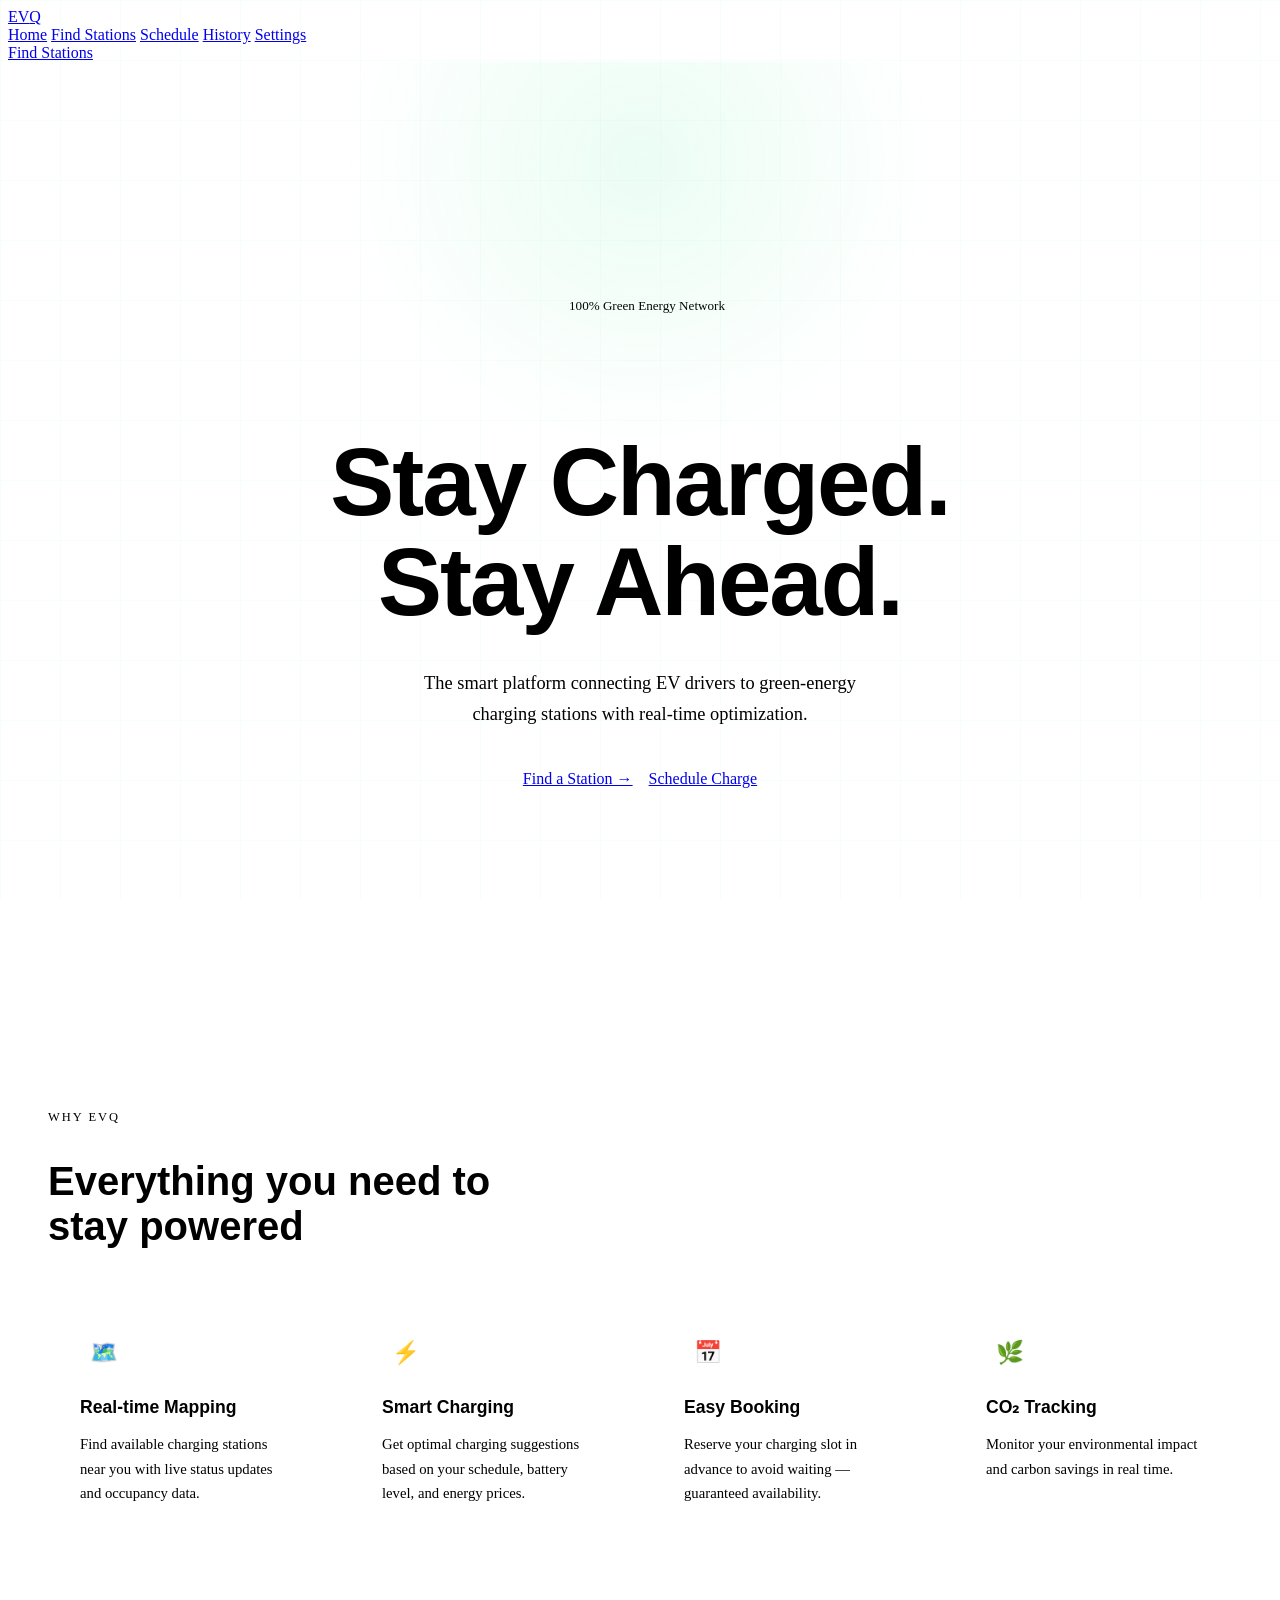
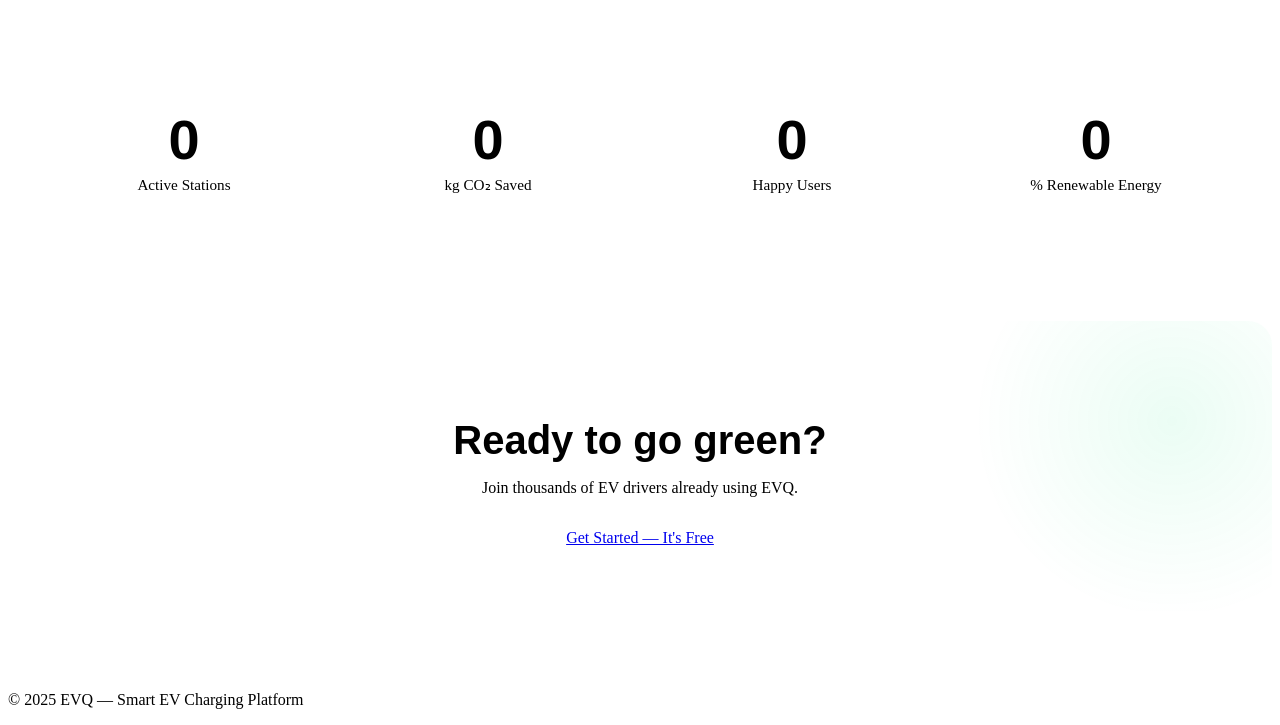
==== index.html @ f6c30cd0 "Add files via upload" ====
<!DOCTYPE html>
<html lang="en">
<head>
  <meta charset="UTF-8" />
  <meta name="viewport" content="width=device-width, initial-scale=1.0" />
  <title>EVQ - Stay Charged. Stay Ahead.</title>
  <link rel="stylesheet" href="css/style.css" />
  <style>
    /* Hero */
    .hero {
      min-height: calc(100vh - 72px);
      display: flex; flex-direction: column; align-items: center; justify-content: center;
      text-align: center; padding: 4rem 2rem;
      position: relative; overflow: hidden;
    }

    .hero::before {
      content: '';
      position: absolute; top: -200px; left: 50%; transform: translateX(-50%);
      width: 600px; height: 600px; border-radius: 50%;
      background: radial-gradient(circle, rgba(0,230,118,0.08) 0%, transparent 70%);
      pointer-events: none;
    }

    .hero-eyebrow {
      display: inline-flex; align-items: center; gap: 8px;
      background: var(--green-dim); border: 1px solid var(--border);
      padding: 6px 16px; border-radius: 50px;
      font-size: 0.82rem; color: var(--green); margin-bottom: 2rem;
      animation: fadeIn 0.5s ease both;
    }

    .hero-eyebrow::before {
      content: ''; display: inline-block; width: 6px; height: 6px;
      background: var(--green); border-radius: 50%;
      box-shadow: 0 0 6px var(--green);
      animation: pulse 2s infinite;
    }

    @keyframes pulse {
      0%, 100% { opacity: 1; } 50% { opacity: 0.4; }
    }

    .hero h1 {
      font-family: 'Syne', sans-serif;
      font-size: clamp(3rem, 8vw, 6rem);
      font-weight: 800; line-height: 1.05;
      letter-spacing: -2px; margin-bottom: 1rem;
      animation: fadeIn 0.5s 0.1s ease both;
    }

    .hero h1 span { color: var(--green); }

    .hero-sub {
      font-size: 1.15rem; color: var(--text2); max-width: 480px;
      margin-bottom: 2.5rem; line-height: 1.7;
      animation: fadeIn 0.5s 0.2s ease both;
    }

    .hero-cta {
      display: flex; gap: 1rem; flex-wrap: wrap; justify-content: center;
      animation: fadeIn 0.5s 0.3s ease both;
    }

    /* Grid background */
    .grid-bg {
      position: fixed; inset: 0; z-index: -1;
      background-image:
        linear-gradient(rgba(0,230,118,0.03) 1px, transparent 1px),
        linear-gradient(90deg, rgba(0,230,118,0.03) 1px, transparent 1px);
      background-size: 60px 60px;
    }

    /* Features */
    .features { padding: 5rem 2.5rem; max-width: 1200px; margin: 0 auto; }

    .section-label {
      font-size: 0.78rem; text-transform: uppercase; letter-spacing: 2px;
      color: var(--green); margin-bottom: 0.75rem;
    }

    .section-title {
      font-family: 'Syne', sans-serif; font-size: 2.5rem; font-weight: 700;
      margin-bottom: 3rem; max-width: 500px;
    }

    .features-grid {
      display: grid; grid-template-columns: repeat(auto-fit, minmax(240px, 1fr)); gap: 1.5rem;
    }

    .feature-card {
      background: var(--card); border: 1px solid var(--border2);
      border-radius: var(--radius); padding: 2rem;
      transition: all 0.3s; position: relative; overflow: hidden;
    }

    .feature-card::after {
      content: ''; position: absolute; top: 0; left: 0; right: 0; height: 2px;
      background: linear-gradient(90deg, transparent, var(--green), transparent);
      opacity: 0; transition: opacity 0.3s;
    }

    .feature-card:hover { border-color: var(--border); transform: translateY(-4px); }
    .feature-card:hover::after { opacity: 1; }

    .feature-icon {
      width: 48px; height: 48px; border-radius: 12px;
      background: var(--green-dim); border: 1px solid var(--border);
      display: flex; align-items: center; justify-content: center;
      font-size: 1.4rem; margin-bottom: 1.25rem;
    }

    .feature-card h3 {
      font-family: 'Syne', sans-serif; font-size: 1.1rem;
      margin-bottom: 0.5rem;
    }

    .feature-card p { color: var(--text2); font-size: 0.92rem; line-height: 1.65; }

    /* Stats */
    .stats-section {
      padding: 5rem 2.5rem; max-width: 1200px; margin: 0 auto;
      display: grid; grid-template-columns: repeat(auto-fit, minmax(200px, 1fr)); gap: 2rem;
      border-top: 1px solid var(--border2);
    }

    .stat-item { text-align: center; }

    .stat-number {
      font-family: 'Syne', sans-serif; font-size: 3.5rem; font-weight: 800;
      color: var(--green); line-height: 1; display: block;
    }

    .stat-desc { color: var(--text2); margin-top: 0.5rem; font-size: 0.95rem; }

    /* CTA section */
    .cta-section {
      margin: 2rem 2.5rem 5rem; max-width: 1200px; margin-left: auto; margin-right: auto;
      background: var(--card); border: 1px solid var(--border);
      border-radius: 24px; padding: 4rem; text-align: center;
      position: relative; overflow: hidden;
    }

    .cta-section::before {
      content: ''; position: absolute; top: -100px; right: -100px;
      width: 400px; height: 400px; border-radius: 50%;
      background: radial-gradient(circle, rgba(0,230,118,0.08) 0%, transparent 70%);
    }

    .cta-section h2 {
      font-family: 'Syne', sans-serif; font-size: 2.5rem; font-weight: 700;
      margin-bottom: 1rem; position: relative;
    }

    .cta-section p { color: var(--text2); margin-bottom: 2rem; position: relative; }
  </style>
</head>
<body>
  <div class="grid-bg"></div>

  <nav>
    <a class="nav-logo" href="index.html">EV<span>Q</span></a>
    <div class="nav-links">
      <a href="index.html" class="active">Home</a>
      <a href="find-stations.html">Find Stations</a>
      <a href="schedule.html">Schedule</a>
      <a href="history.html">History</a>
      <a href="settings.html">Settings</a>
    </div>
    <a href="find-stations.html" class="btn btn-primary btn-sm">Find Stations</a>
  </nav>

  <main>
    <section class="hero">
      <div class="hero-eyebrow">100% Green Energy Network</div>
      <h1>Stay Charged.<br><span>Stay Ahead.</span></h1>
      <p class="hero-sub">The smart platform connecting EV drivers to green-energy charging stations with real-time optimization.</p>
      <div class="hero-cta">
        <a href="find-stations.html" class="btn btn-primary">Find a Station →</a>
        <a href="schedule.html" class="btn btn-outline">Schedule Charge</a>
      </div>
    </section>

    <section class="features">
      <p class="section-label">Why EVQ</p>
      <h2 class="section-title">Everything you need to stay powered</h2>
      <div class="features-grid">
        <div class="feature-card fade-in fade-in-1">
          <div class="feature-icon">🗺️</div>
          <h3>Real-time Mapping</h3>
          <p>Find available charging stations near you with live status updates and occupancy data.</p>
        </div>
        <div class="feature-card fade-in fade-in-2">
          <div class="feature-icon">⚡</div>
          <h3>Smart Charging</h3>
          <p>Get optimal charging suggestions based on your schedule, battery level, and energy prices.</p>
        </div>
        <div class="feature-card fade-in fade-in-3">
          <div class="feature-icon">📅</div>
          <h3>Easy Booking</h3>
          <p>Reserve your charging slot in advance to avoid waiting — guaranteed availability.</p>
        </div>
        <div class="feature-card fade-in fade-in-4">
          <div class="feature-icon">🌿</div>
          <h3>CO₂ Tracking</h3>
          <p>Monitor your environmental impact and carbon savings in real time.</p>
        </div>
      </div>
    </section>

    <section class="stats-section">
      <div class="stat-item fade-in">
        <span class="stat-number" data-count="1234">0</span>
        <p class="stat-desc">Active Stations</p>
      </div>
      <div class="stat-item fade-in fade-in-2">
        <span class="stat-number" data-count="50000">0</span>
        <p class="stat-desc">kg CO₂ Saved</p>
      </div>
      <div class="stat-item fade-in fade-in-3">
        <span class="stat-number" data-count="10000">0</span>
        <p class="stat-desc">Happy Users</p>
      </div>
      <div class="stat-item fade-in fade-in-4">
        <span class="stat-number" data-count="99">0</span>
        <p class="stat-desc">% Renewable Energy</p>
      </div>
    </section>

    <section class="cta-section">
      <h2>Ready to go green?</h2>
      <p>Join thousands of EV drivers already using EVQ.</p>
      <a href="find-stations.html" class="btn btn-primary">Get Started — It's Free</a>
    </section>
  </main>

  <footer>
    <p>© 2025 EVQ — Smart EV Charging Platform</p>
  </footer>

  <script src="js/main.js"></script>
</body>
</html>
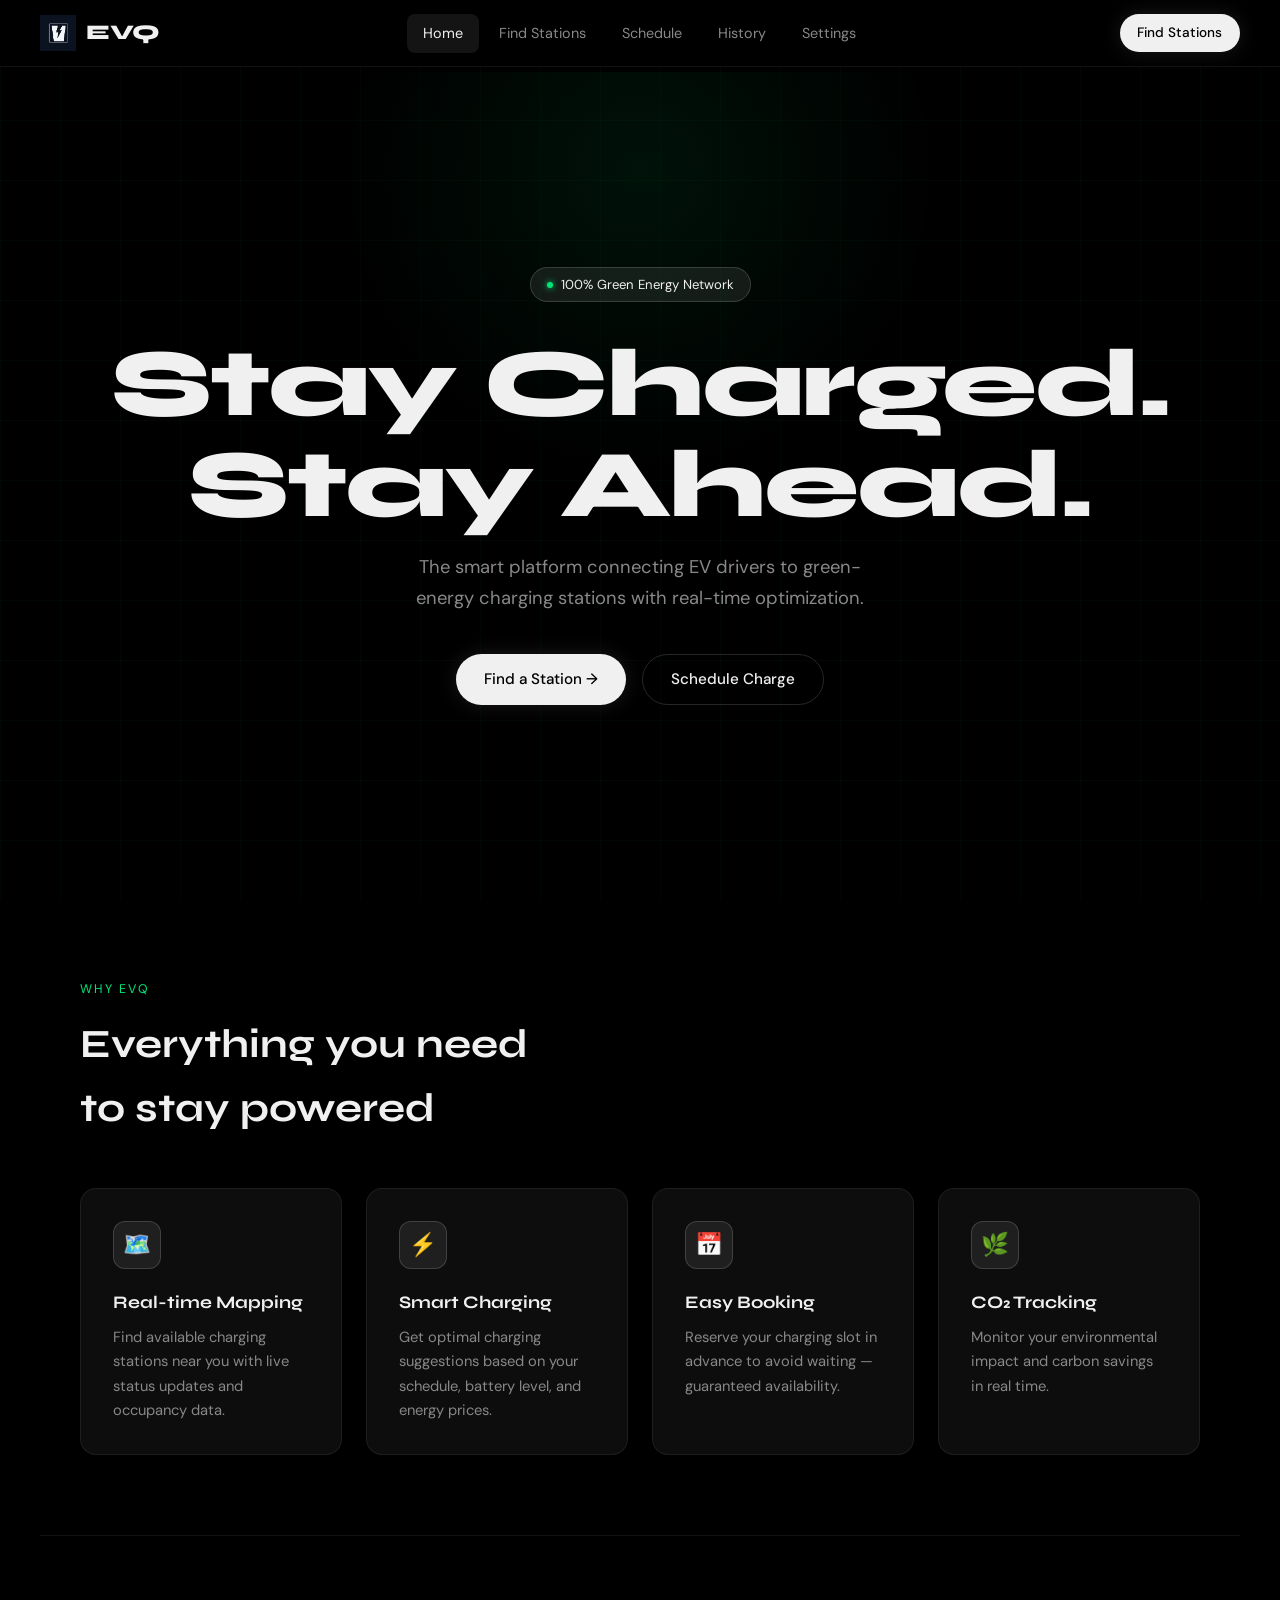
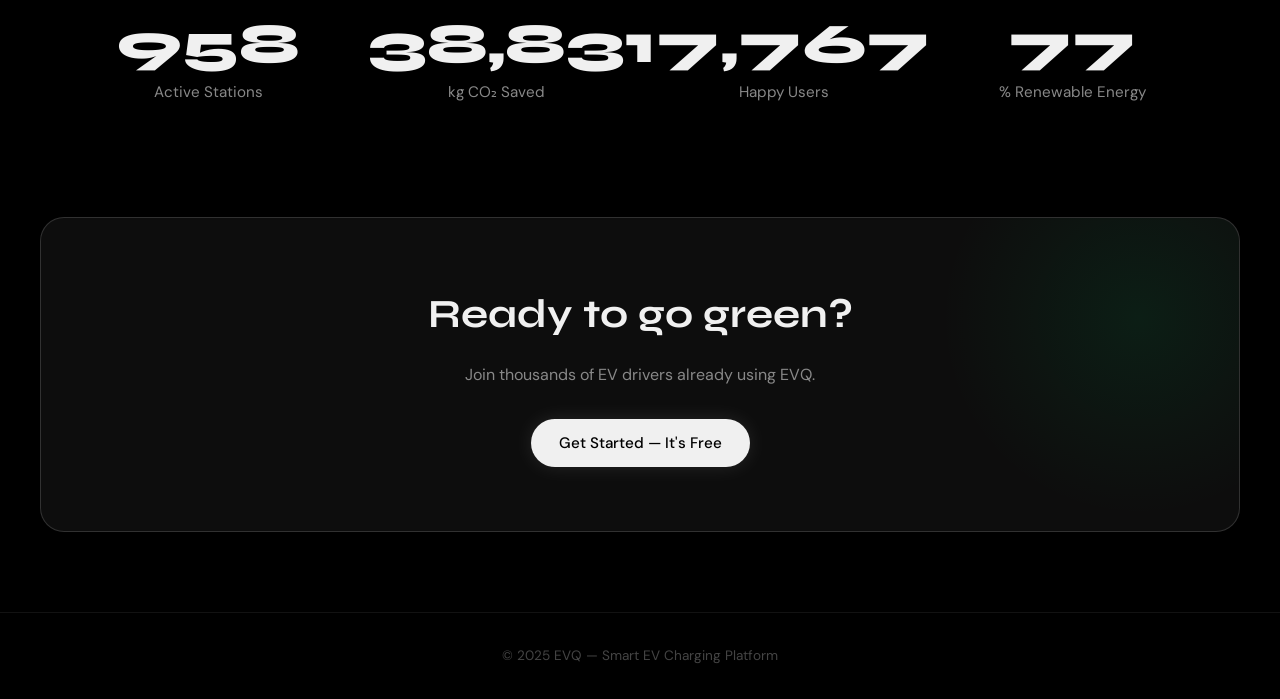
==== commit b5e88347: "Add files via upload" ====
--- a/index.html
+++ b/index.html
@@ -24,9 +24,9 @@
 
     .hero-eyebrow {
       display: inline-flex; align-items: center; gap: 8px;
-      background: var(--green-dim); border: 1px solid var(--border);
+      background: var(--accent-dim); border: 1px solid var(--border);
       padding: 6px 16px; border-radius: 50px;
-      font-size: 0.82rem; color: var(--green); margin-bottom: 2rem;
+      font-size: 0.82rem; color: var(--text); margin-bottom: 2rem;
       animation: fadeIn 0.5s ease both;
     }
 
@@ -96,7 +96,7 @@
 
     .feature-card::after {
       content: ''; position: absolute; top: 0; left: 0; right: 0; height: 2px;
-      background: linear-gradient(90deg, transparent, var(--green), transparent);
+      background: linear-gradient(90deg, transparent, var(--text), transparent);
       opacity: 0; transition: opacity 0.3s;
     }
 
@@ -105,7 +105,7 @@
 
     .feature-icon {
       width: 48px; height: 48px; border-radius: 12px;
-      background: var(--green-dim); border: 1px solid var(--border);
+      background: var(--accent-dim); border: 1px solid var(--border);
       display: flex; align-items: center; justify-content: center;
       font-size: 1.4rem; margin-bottom: 1.25rem;
     }
@@ -128,7 +128,7 @@
 
     .stat-number {
       font-family: 'Syne', sans-serif; font-size: 3.5rem; font-weight: 800;
-      color: var(--green); line-height: 1; display: block;
+      color: var(--text); line-height: 1; display: block;
     }
 
     .stat-desc { color: var(--text2); margin-top: 0.5rem; font-size: 0.95rem; }
@@ -159,7 +159,7 @@
   <div class="grid-bg"></div>
 
   <nav>
-    <a class="nav-logo" href="index.html">EV<span>Q</span></a>
+    <a class="nav-logo" href="index.html"><img src="images/logo.png" alt="EVQ"><span class="nav-logo-text">EVQ</span></a>
     <div class="nav-links">
       <a href="index.html" class="active">Home</a>
       <a href="find-stations.html">Find Stations</a>
@@ -173,7 +173,7 @@
   <main>
     <section class="hero">
       <div class="hero-eyebrow">100% Green Energy Network</div>
-      <h1>Stay Charged.<br><span>Stay Ahead.</span></h1>
+      <h1>Stay Charged.<br><span style="color:var(--text)">Stay Ahead.</span></h1>
       <p class="hero-sub">The smart platform connecting EV drivers to green-energy charging stations with real-time optimization.</p>
       <div class="hero-cta">
         <a href="find-stations.html" class="btn btn-primary">Find a Station →</a>
--- a/css/style.css
+++ b/css/style.css
@@ -0,0 +1,254 @@
+@import url('https://fonts.googleapis.com/css2?family=Syne:wght@400;600;700;800&family=DM+Sans:ital,wght@0,300;0,400;0,500;1,300&display=swap');
+
+*, *::before, *::after { box-sizing: border-box; margin: 0; padding: 0; }
+
+:root {
+  --accent: #ffffff;
+  --accent-dim: rgba(255,255,255,0.08);
+  --accent-glow: rgba(255,255,255,0.15);
+  --bg: #000000;
+  --bg2: #0a0a0a;
+  --bg3: #111111;
+  --card: #0d0d0d;
+  --card2: #141414;
+  --border: rgba(255,255,255,0.15);
+  --border2: rgba(255,255,255,0.07);
+  --text: #f0f0f0;
+  --text2: #888888;
+  --text3: #444444;
+  --danger: #ff4444;
+  --warning: #ffaa00;
+  --info: #4488ff;
+  --green: #00e676;
+  --green-dim: rgba(0,230,118,0.1);
+  --radius: 16px;
+  --radius-sm: 10px;
+  --shadow: 0 8px 32px rgba(0,0,0,0.6);
+}
+
+html { scroll-behavior: smooth; }
+body {
+  font-family: 'DM Sans', sans-serif;
+  background: var(--bg);
+  color: var(--text);
+  min-height: 100vh;
+  line-height: 1.6;
+  overflow-x: hidden;
+}
+
+::-webkit-scrollbar { width: 6px; }
+::-webkit-scrollbar-track { background: var(--bg); }
+::-webkit-scrollbar-thumb { background: var(--border2); border-radius: 3px; }
+
+/* NAV */
+nav {
+  position: fixed; top: 0; left: 0; right: 0; z-index: 100;
+  display: flex; align-items: center; justify-content: space-between;
+  padding: 0.85rem 2.5rem;
+  background: rgba(0,0,0,0.9);
+  backdrop-filter: blur(20px);
+  border-bottom: 1px solid var(--border2);
+}
+
+.nav-logo {
+  display: flex; align-items: center; gap: 10px;
+  text-decoration: none;
+}
+
+.nav-logo img {
+  height: 36px; width: auto;
+}
+
+.nav-logo-text {
+  font-family: 'Syne', sans-serif; font-size: 1.3rem; font-weight: 800;
+  color: var(--text); letter-spacing: -0.5px;
+}
+
+.nav-links { display: flex; gap: 0.25rem; }
+
+.nav-links a {
+  padding: 0.5rem 1rem; border-radius: 8px;
+  color: var(--text2); text-decoration: none; font-size: 0.9rem;
+  transition: all 0.2s;
+}
+
+.nav-links a:hover, .nav-links a.active {
+  color: var(--text); background: var(--accent-dim);
+}
+
+/* BUTTONS */
+.btn {
+  display: inline-flex; align-items: center; gap: 8px;
+  padding: 0.75rem 1.75rem; border-radius: 50px;
+  font-family: 'DM Sans', sans-serif; font-size: 0.95rem; font-weight: 500;
+  cursor: pointer; border: none; transition: all 0.2s; text-decoration: none;
+}
+
+.btn-primary {
+  background: var(--text); color: #000;
+  box-shadow: 0 0 20px rgba(255,255,255,0.1);
+}
+
+.btn-primary:hover {
+  background: #e0e0e0;
+  box-shadow: 0 0 32px rgba(255,255,255,0.2);
+  transform: translateY(-1px);
+}
+
+.btn-outline {
+  background: transparent; color: var(--text);
+  border: 1px solid var(--border);
+}
+
+.btn-outline:hover { background: var(--accent-dim); }
+
+.btn-sm { padding: 0.5rem 1.1rem; font-size: 0.85rem; }
+
+/* MAIN */
+main { padding-top: 72px; min-height: 100vh; }
+.page { padding: 2.5rem; max-width: 1200px; margin: 0 auto; }
+
+.page-header { margin-bottom: 2rem; }
+.page-header h1 {
+  font-family: 'Syne', sans-serif; font-size: 2rem; font-weight: 700;
+  color: var(--text); margin-bottom: 0.4rem;
+}
+.page-header p { color: var(--text2); font-size: 1rem; }
+
+/* CARDS */
+.card {
+  background: var(--card); border: 1px solid var(--border2);
+  border-radius: var(--radius); padding: 1.5rem;
+  transition: border-color 0.2s;
+}
+.card:hover { border-color: var(--border); }
+
+.card-title {
+  font-family: 'Syne', sans-serif; font-size: 0.8rem; font-weight: 600;
+  text-transform: uppercase; letter-spacing: 1px; color: var(--text3);
+  margin-bottom: 0.5rem;
+}
+
+/* STAT CARDS */
+.stat-grid { display: grid; grid-template-columns: repeat(auto-fit, minmax(180px, 1fr)); gap: 1rem; margin-bottom: 2rem; }
+.stat-card {
+  background: var(--card); border: 1px solid var(--border2);
+  border-radius: var(--radius); padding: 1.25rem 1.5rem;
+}
+.stat-label { font-size: 0.8rem; color: var(--text3); margin-bottom: 0.5rem; text-transform: uppercase; letter-spacing: 0.5px; }
+.stat-value { font-family: 'Syne', sans-serif; font-size: 2rem; font-weight: 700; color: var(--text); line-height: 1; }
+.stat-sub { font-size: 0.8rem; color: var(--text2); margin-top: 0.25rem; }
+
+.stat-badge { display: inline-block; padding: 2px 8px; border-radius: 20px; font-size: 0.75rem; font-weight: 500; margin-top: 0.4rem; }
+.badge-up { background: rgba(0,230,118,0.15); color: var(--green); }
+.badge-down { background: rgba(255,68,68,0.15); color: var(--danger); }
+.badge-warn { background: rgba(255,170,0,0.15); color: var(--warning); }
+
+/* FORMS */
+.form-group { margin-bottom: 1.25rem; }
+label { display: block; font-size: 0.85rem; color: var(--text2); margin-bottom: 0.4rem; font-weight: 500; }
+input, select, textarea {
+  width: 100%; padding: 0.7rem 1rem;
+  background: var(--bg3); border: 1px solid var(--border2);
+  border-radius: var(--radius-sm); color: var(--text);
+  font-family: 'DM Sans', sans-serif; font-size: 0.95rem;
+  transition: border-color 0.2s; outline: none;
+}
+input:focus, select:focus, textarea:focus { border-color: rgba(255,255,255,0.4); }
+select { cursor: pointer; }
+select option { background: var(--bg3); }
+textarea { resize: vertical; min-height: 80px; }
+
+/* TAGS */
+.tag { display: inline-block; padding: 3px 10px; border-radius: 20px; font-size: 0.78rem; font-weight: 500; margin: 2px; }
+.tag-green { background: var(--green-dim); color: var(--green); border: 1px solid rgba(0,230,118,0.2); }
+.tag-blue { background: rgba(68,136,255,0.1); color: var(--info); border: 1px solid rgba(68,136,255,0.2); }
+.tag-orange { background: rgba(255,170,0,0.1); color: var(--warning); border: 1px solid rgba(255,170,0,0.2); }
+.tag-red { background: rgba(255,68,68,0.1); color: var(--danger); border: 1px solid rgba(255,68,68,0.2); }
+.tag-white { background: rgba(255,255,255,0.08); color: var(--text); border: 1px solid var(--border2); }
+
+/* TABLE */
+table { width: 100%; border-collapse: collapse; font-size: 0.9rem; }
+th {
+  text-align: left; padding: 0.75rem 1rem;
+  border-bottom: 1px solid var(--border2);
+  font-size: 0.78rem; color: var(--text3);
+  text-transform: uppercase; letter-spacing: 0.5px; font-weight: 600;
+}
+td { padding: 0.85rem 1rem; border-bottom: 1px solid var(--border2); color: var(--text2); }
+tr:last-child td { border-bottom: none; }
+tr:hover td { background: rgba(255,255,255,0.02); color: var(--text); }
+
+/* STATUS DOT */
+.status-dot { display: inline-block; width: 8px; height: 8px; border-radius: 50%; margin-right: 6px; }
+.dot-green { background: var(--green); box-shadow: 0 0 6px var(--green); }
+.dot-red { background: var(--danger); }
+.dot-orange { background: var(--warning); }
+.dot-gray { background: var(--text3); }
+
+/* MODAL */
+.modal-overlay {
+  display: none; position: fixed; inset: 0; z-index: 200;
+  background: rgba(0,0,0,0.8); backdrop-filter: blur(4px);
+  align-items: center; justify-content: center;
+}
+.modal-overlay.open { display: flex; }
+.modal {
+  background: var(--bg2); border: 1px solid var(--border);
+  border-radius: var(--radius); padding: 2rem; width: 90%; max-width: 480px;
+  animation: slideUp 0.25s ease;
+}
+@keyframes slideUp { from { opacity:0; transform:translateY(20px); } to { opacity:1; transform:translateY(0); } }
+.modal-header { display: flex; justify-content: space-between; align-items: center; margin-bottom: 1.5rem; }
+.modal-header h2 { font-family: 'Syne', sans-serif; font-size: 1.2rem; }
+.modal-close { background: none; border: none; color: var(--text2); cursor: pointer; font-size: 1.5rem; line-height: 1; }
+.modal-close:hover { color: var(--text); }
+
+/* ALERT */
+.alert { padding: 0.9rem 1.25rem; border-radius: var(--radius-sm); font-size: 0.9rem; margin-bottom: 1rem; display: flex; align-items: center; gap: 10px; }
+.alert-success { background: rgba(0,230,118,0.1); border: 1px solid rgba(0,230,118,0.2); color: var(--green); }
+.alert-danger { background: rgba(255,68,68,0.1); border: 1px solid rgba(255,68,68,0.2); color: var(--danger); }
+.alert-warning { background: rgba(255,170,0,0.1); border: 1px solid rgba(255,170,0,0.2); color: var(--warning); }
+.alert-info { background: rgba(68,136,255,0.1); border: 1px solid rgba(68,136,255,0.2); color: var(--info); }
+
+/* TOGGLE */
+.toggle-group { display: flex; gap: 4px; background: var(--bg3); padding: 4px; border-radius: 10px; width: fit-content; }
+.toggle-btn { padding: 0.45rem 1rem; border-radius: 7px; border: none; background: transparent; color: var(--text2); cursor: pointer; font-family: 'DM Sans', sans-serif; font-size: 0.85rem; transition: all 0.2s; }
+.toggle-btn.active { background: var(--text); color: #000; font-weight: 500; }
+
+/* DIVIDER */
+.divider { border: none; border-top: 1px solid var(--border2); margin: 1.5rem 0; }
+
+/* FOOTER */
+footer { text-align: center; padding: 2rem; color: var(--text3); font-size: 0.85rem; border-top: 1px solid var(--border2); margin-top: 4rem; }
+
+/* RESPONSIVE */
+@media (max-width: 768px) {
+  nav { padding: 1rem 1.25rem; }
+  .nav-links { display: none; }
+  .page { padding: 1.5rem 1rem; }
+  .page-header h1 { font-size: 1.5rem; }
+}
+
+/* ANIMATIONS */
+@keyframes fadeIn { from { opacity:0; transform:translateY(12px); } to { opacity:1; transform:translateY(0); } }
+.fade-in { animation: fadeIn 0.4s ease both; }
+.fade-in-1 { animation-delay: 0.05s; }
+.fade-in-2 { animation-delay: 0.1s; }
+.fade-in-3 { animation-delay: 0.15s; }
+.fade-in-4 { animation-delay: 0.2s; }
+.fade-in-5 { animation-delay: 0.25s; }
+
+/* GRID HELPERS */
+.grid-2 { display: grid; grid-template-columns: repeat(auto-fit, minmax(280px, 1fr)); gap: 1rem; }
+.grid-3 { display: grid; grid-template-columns: repeat(auto-fit, minmax(220px, 1fr)); gap: 1rem; }
+.flex { display: flex; }
+.flex-between { display: flex; justify-content: space-between; align-items: center; }
+.flex-center { display: flex; align-items: center; justify-content: center; }
+.gap-1 { gap: 0.5rem; }
+.gap-2 { gap: 1rem; }
+.mt-1 { margin-top: 0.5rem; }
+.mt-2 { margin-top: 1rem; }
+.mt-3 { margin-top: 1.5rem; }
+.mb-2 { margin-bottom: 1rem; }
+.mb-3 { margin-bottom: 1.5rem; }
